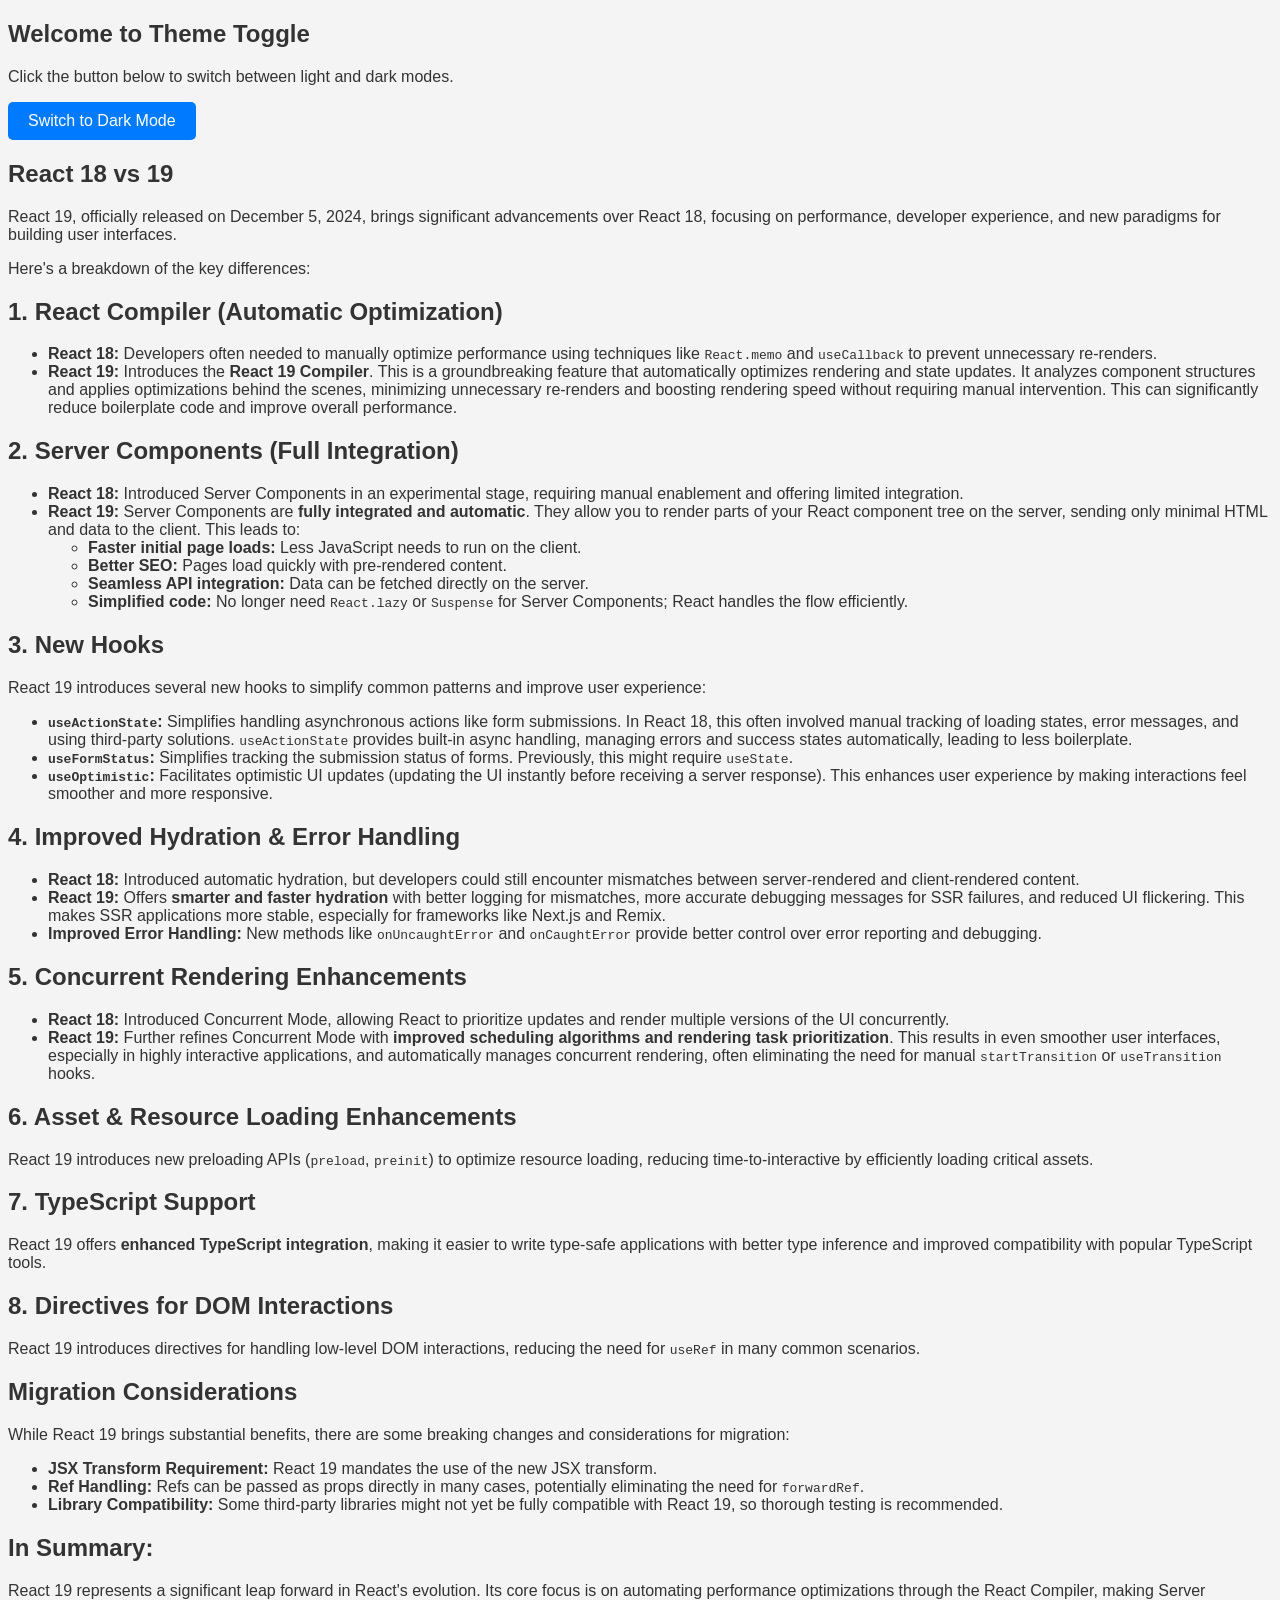
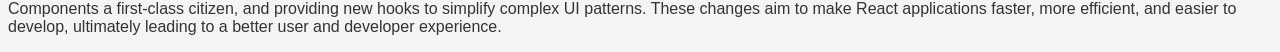
==== Javascript/reactdiffs.html @ 4b1de718 "dark and light theme" ====
<!DOCTYPE html>
<html lang="en">

<head>
    <meta charset="UTF-8">
    <meta name="viewport" content="width=device-width, initial-scale=1.0">
    <title>React 18 vs 19</title>
</head>

<body>
    <section>
    <h1>Welcome to Theme Toggle</h1>
        <p>Click the button below to switch between light and dark modes.</p>
        <button id="theme-toggle">Switch to Dark Mode</button>
    <h1>React 18 vs 19</h1>

    <p>React 19, officially released on December 5, 2024, brings significant advancements over React 18, focusing on
        performance, developer experience, and new paradigms for building user interfaces.</p>

    <p>Here's a breakdown of the key differences:</p>

    <h2>1. React Compiler (Automatic Optimization)</h2>
    <ul>
        <li><strong>React 18:</strong> Developers often needed to manually optimize performance using techniques like
            <code>React.memo</code> and <code>useCallback</code> to prevent unnecessary re-renders.</li>
        <li><strong>React 19:</strong> Introduces the <strong>React 19 Compiler</strong>. This is a groundbreaking
            feature that automatically optimizes rendering and state updates. It analyzes component structures and
            applies optimizations behind the scenes, minimizing unnecessary re-renders and boosting rendering speed
            without requiring manual intervention. This can significantly reduce boilerplate code and improve overall
            performance.</li>
    </ul>

    <h2>2. Server Components (Full Integration)</h2>
    <ul>
        <li><strong>React 18:</strong> Introduced Server Components in an experimental stage, requiring manual
            enablement and offering limited integration.</li>
        <li><strong>React 19:</strong> Server Components are <strong>fully integrated and automatic</strong>. They allow
            you to render parts of your React component tree on the server, sending only minimal HTML and data to the
            client. This leads to:
            <ul>
                <li><strong>Faster initial page loads:</strong> Less JavaScript needs to run on the client.</li>
                <li><strong>Better SEO:</strong> Pages load quickly with pre-rendered content.</li>
                <li><strong>Seamless API integration:</strong> Data can be fetched directly on the server.</li>
                <li><strong>Simplified code:</strong> No longer need <code>React.lazy</code> or <code>Suspense</code>
                    for Server Components; React handles the flow efficiently.</li>
            </ul>
        </li>
    </ul>

    <h2>3. New Hooks</h2>
    <p>React 19 introduces several new hooks to simplify common patterns and improve user experience:</p>
    <ul>
        <li><strong><code>useActionState</code>:</strong> Simplifies handling asynchronous actions like form
            submissions. In React 18, this often involved manual tracking of loading states, error messages, and using
            third-party solutions. <code>useActionState</code> provides built-in async handling, managing errors and
            success states automatically, leading to less boilerplate.</li>
        <li><strong><code>useFormStatus</code>:</strong> Simplifies tracking the submission status of forms. Previously,
            this might require <code>useState</code>.</li>
        <li><strong><code>useOptimistic</code>:</strong> Facilitates optimistic UI updates (updating the UI instantly
            before receiving a server response). This enhances user experience by making interactions feel smoother and
            more responsive.</li>
    </ul>

    <h2>4. Improved Hydration &amp; Error Handling</h2>
    <ul>
        <li><strong>React 18:</strong> Introduced automatic hydration, but developers could still encounter mismatches
            between server-rendered and client-rendered content.</li>
        <li><strong>React 19:</strong> Offers <strong>smarter and faster hydration</strong> with better logging for
            mismatches, more accurate debugging messages for SSR failures, and reduced UI flickering. This makes SSR
            applications more stable, especially for frameworks like Next.js and Remix.</li>
        <li><strong>Improved Error Handling:</strong> New methods like <code>onUncaughtError</code> and
            <code>onCaughtError</code> provide better control over error reporting and debugging.</li>
    </ul>

    <h2>5. Concurrent Rendering Enhancements</h2>
    <ul>
        <li><strong>React 18:</strong> Introduced Concurrent Mode, allowing React to prioritize updates and render
            multiple versions of the UI concurrently.</li>
        <li><strong>React 19:</strong> Further refines Concurrent Mode with <strong>improved scheduling algorithms and
                rendering task prioritization</strong>. This results in even smoother user interfaces, especially in
            highly interactive applications, and automatically manages concurrent rendering, often eliminating the need
            for manual <code>startTransition</code> or <code>useTransition</code> hooks.</li>
    </ul>

    <h2>6. Asset &amp; Resource Loading Enhancements</h2>
    <p>React 19 introduces new preloading APIs (<code>preload</code>, <code>preinit</code>) to optimize resource
        loading, reducing time-to-interactive by efficiently loading critical assets.</p>

    <h2>7. TypeScript Support</h2>
    <p>React 19 offers <strong>enhanced TypeScript integration</strong>, making it easier to write type-safe
        applications with better type inference and improved compatibility with popular TypeScript tools.</p>

    <h2>8. Directives for DOM Interactions</h2>
    <p>React 19 introduces directives for handling low-level DOM interactions, reducing the need for <code>useRef</code>
        in many common scenarios.</p>

    <h2>Migration Considerations</h2>
    <p>While React 19 brings substantial benefits, there are some breaking changes and considerations for migration:</p>
    <ul>
        <li><strong>JSX Transform Requirement:</strong> React 19 mandates the use of the new JSX transform.</li>
        <li><strong>Ref Handling:</strong> Refs can be passed as props directly in many cases, potentially eliminating
            the need for <code>forwardRef</code>.</li>
        <li><strong>Library Compatibility:</strong> Some third-party libraries might not yet be fully compatible with
            React 19, so thorough testing is recommended.</li>
    </ul>

    <h2>In Summary:</h2>
    <p>React 19 represents a significant leap forward in React's evolution. Its core focus is on automating performance
        optimizations through the React Compiler, making Server Components a first-class citizen, and providing new
        hooks to simplify complex UI patterns. These changes aim to make React applications faster, more efficient, and
        easier to develop, ultimately leading to a better user and developer experience.</p>
    </section>
    <script>
        const toggleButton = document.getElementById('theme-toggle');
const body = document.body;

toggleButton.addEventListener('click', () => {
    body.classList.toggle('dark-mode');
    if (body.classList.contains('dark-mode')) {
        toggleButton.textContent = 'Switch to Light Mode';
    } else {
        toggleButton.textContent = 'Switch to Dark Mode';
    }
});

    </script>
    <style>
        /* Default Light Mode */
body {
    font-family: Arial, sans-serif;
    background-color: #f4f4f4;
    color: #333;
    transition: background-color 0.3s, color 0.3s;
}

.container {
    text-align: center;
    padding: 30px;
    border-radius: 10px;
    box-shadow: 0 4px 8px rgba(0, 0, 0, 0.1);
    max-width: 600px;
    margin: 0 auto;
}

/* Dark Mode */
body.dark-mode {
    background-color: #333;
    color: #fff;
}

button {
    padding: 10px 20px;
    font-size: 16px;
    border: none;
    border-radius: 5px;
    cursor: pointer;
    background-color: #007bff;
    color: white;
    transition: background-color 0.3s;
}

button:hover {
    background-color: #0056b3;
}

    </style>
</body>

</html>
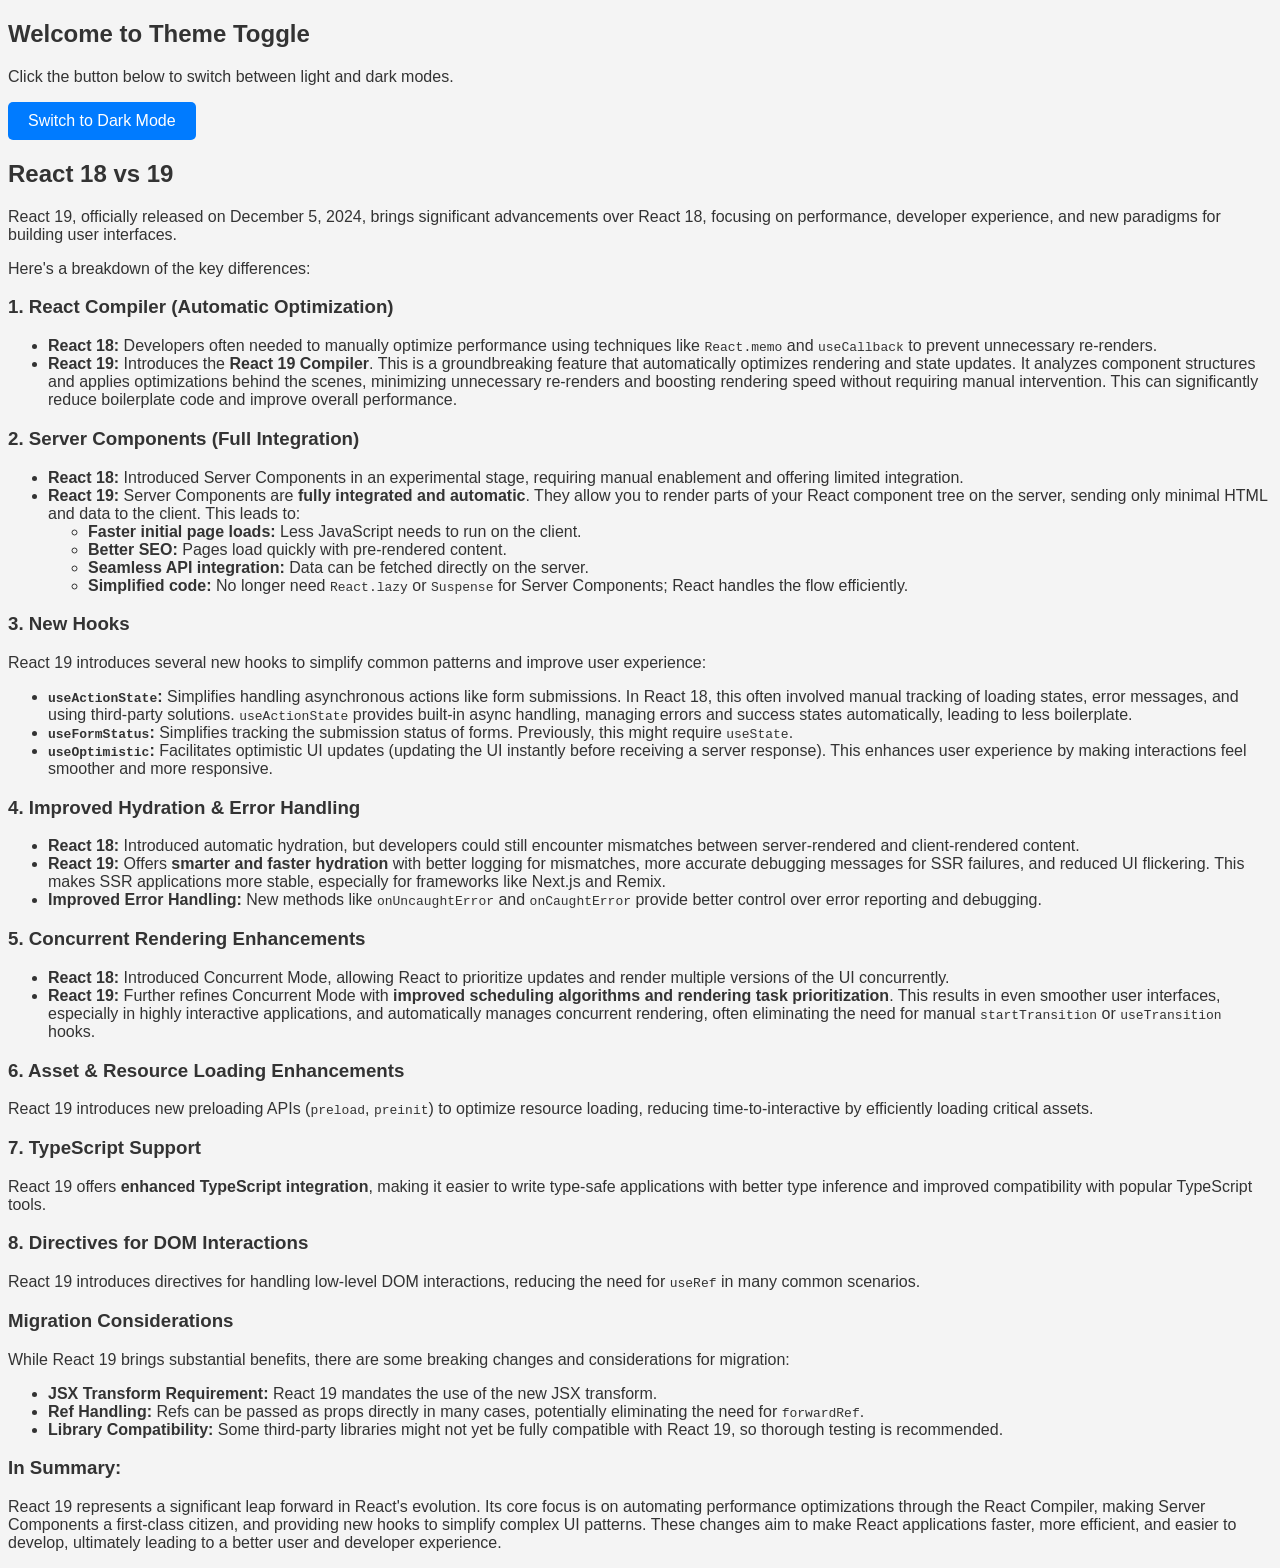
==== commit 424e6b93: "game" ====
--- a/Javascript/reactdiffs.html
+++ b/Javascript/reactdiffs.html
@@ -19,7 +19,7 @@
 
     <p>Here's a breakdown of the key differences:</p>
 
-    <h2>1. React Compiler (Automatic Optimization)</h2>
+    <h3>1. React Compiler (Automatic Optimization)</h3>
     <ul>
         <li><strong>React 18:</strong> Developers often needed to manually optimize performance using techniques like
             <code>React.memo</code> and <code>useCallback</code> to prevent unnecessary re-renders.</li>
@@ -30,7 +30,7 @@
             performance.</li>
     </ul>
 
-    <h2>2. Server Components (Full Integration)</h2>
+    <h3>2. Server Components (Full Integration)</h3>
     <ul>
         <li><strong>React 18:</strong> Introduced Server Components in an experimental stage, requiring manual
             enablement and offering limited integration.</li>
@@ -47,7 +47,7 @@
         </li>
     </ul>
 
-    <h2>3. New Hooks</h2>
+    <h3>3. New Hooks</h3>
     <p>React 19 introduces several new hooks to simplify common patterns and improve user experience:</p>
     <ul>
         <li><strong><code>useActionState</code>:</strong> Simplifies handling asynchronous actions like form
@@ -61,7 +61,7 @@
             more responsive.</li>
     </ul>
 
-    <h2>4. Improved Hydration &amp; Error Handling</h2>
+    <h3>4. Improved Hydration &amp; Error Handling</h3>
     <ul>
         <li><strong>React 18:</strong> Introduced automatic hydration, but developers could still encounter mismatches
             between server-rendered and client-rendered content.</li>
@@ -72,7 +72,7 @@
             <code>onCaughtError</code> provide better control over error reporting and debugging.</li>
     </ul>
 
-    <h2>5. Concurrent Rendering Enhancements</h2>
+    <h3>5. Concurrent Rendering Enhancements</h3>
     <ul>
         <li><strong>React 18:</strong> Introduced Concurrent Mode, allowing React to prioritize updates and render
             multiple versions of the UI concurrently.</li>
@@ -82,19 +82,19 @@
             for manual <code>startTransition</code> or <code>useTransition</code> hooks.</li>
     </ul>
 
-    <h2>6. Asset &amp; Resource Loading Enhancements</h2>
+    <h3>6. Asset &amp; Resource Loading Enhancements</h3>
     <p>React 19 introduces new preloading APIs (<code>preload</code>, <code>preinit</code>) to optimize resource
         loading, reducing time-to-interactive by efficiently loading critical assets.</p>
 
-    <h2>7. TypeScript Support</h2>
+    <h3>7. TypeScript Support</h3>
     <p>React 19 offers <strong>enhanced TypeScript integration</strong>, making it easier to write type-safe
         applications with better type inference and improved compatibility with popular TypeScript tools.</p>
 
-    <h2>8. Directives for DOM Interactions</h2>
+    <h3>8. Directives for DOM Interactions</h3>
     <p>React 19 introduces directives for handling low-level DOM interactions, reducing the need for <code>useRef</code>
         in many common scenarios.</p>
 
-    <h2>Migration Considerations</h2>
+    <h3>Migration Considerations</h3>
     <p>While React 19 brings substantial benefits, there are some breaking changes and considerations for migration:</p>
     <ul>
         <li><strong>JSX Transform Requirement:</strong> React 19 mandates the use of the new JSX transform.</li>
@@ -104,28 +104,28 @@
             React 19, so thorough testing is recommended.</li>
     </ul>
 
-    <h2>In Summary:</h2>
+    <h3>In Summary:</h3>
     <p>React 19 represents a significant leap forward in React's evolution. Its core focus is on automating performance
         optimizations through the React Compiler, making Server Components a first-class citizen, and providing new
         hooks to simplify complex UI patterns. These changes aim to make React applications faster, more efficient, and
         easier to develop, ultimately leading to a better user and developer experience.</p>
     </section>
-    <script>
-        const toggleButton = document.getElementById('theme-toggle');
-const body = document.body;
+<script>
+    const toggleButton = document.getElementById('theme-toggle');
+    const body = document.body;
 
-toggleButton.addEventListener('click', () => {
-    body.classList.toggle('dark-mode');
-    if (body.classList.contains('dark-mode')) {
-        toggleButton.textContent = 'Switch to Light Mode';
-    } else {
-        toggleButton.textContent = 'Switch to Dark Mode';
-    }
-});
+    toggleButton.addEventListener('click', () => {
+        body.classList.toggle('dark-mode');
+        if (body.classList.contains('dark-mode')) {
+            toggleButton.textContent = 'Switch to Light Mode';
+        } else {
+            toggleButton.textContent = 'Switch to Dark Mode';
+        }
+    });
 
-    </script>
-    <style>
-        /* Default Light Mode */
+</script>
+<style>
+/* Default Light Mode */
 body {
     font-family: Arial, sans-serif;
     background-color: #f4f4f4;
@@ -163,7 +163,7 @@
     background-color: #0056b3;
 }
 
-    </style>
+</style>
 </body>
 
 </html>
